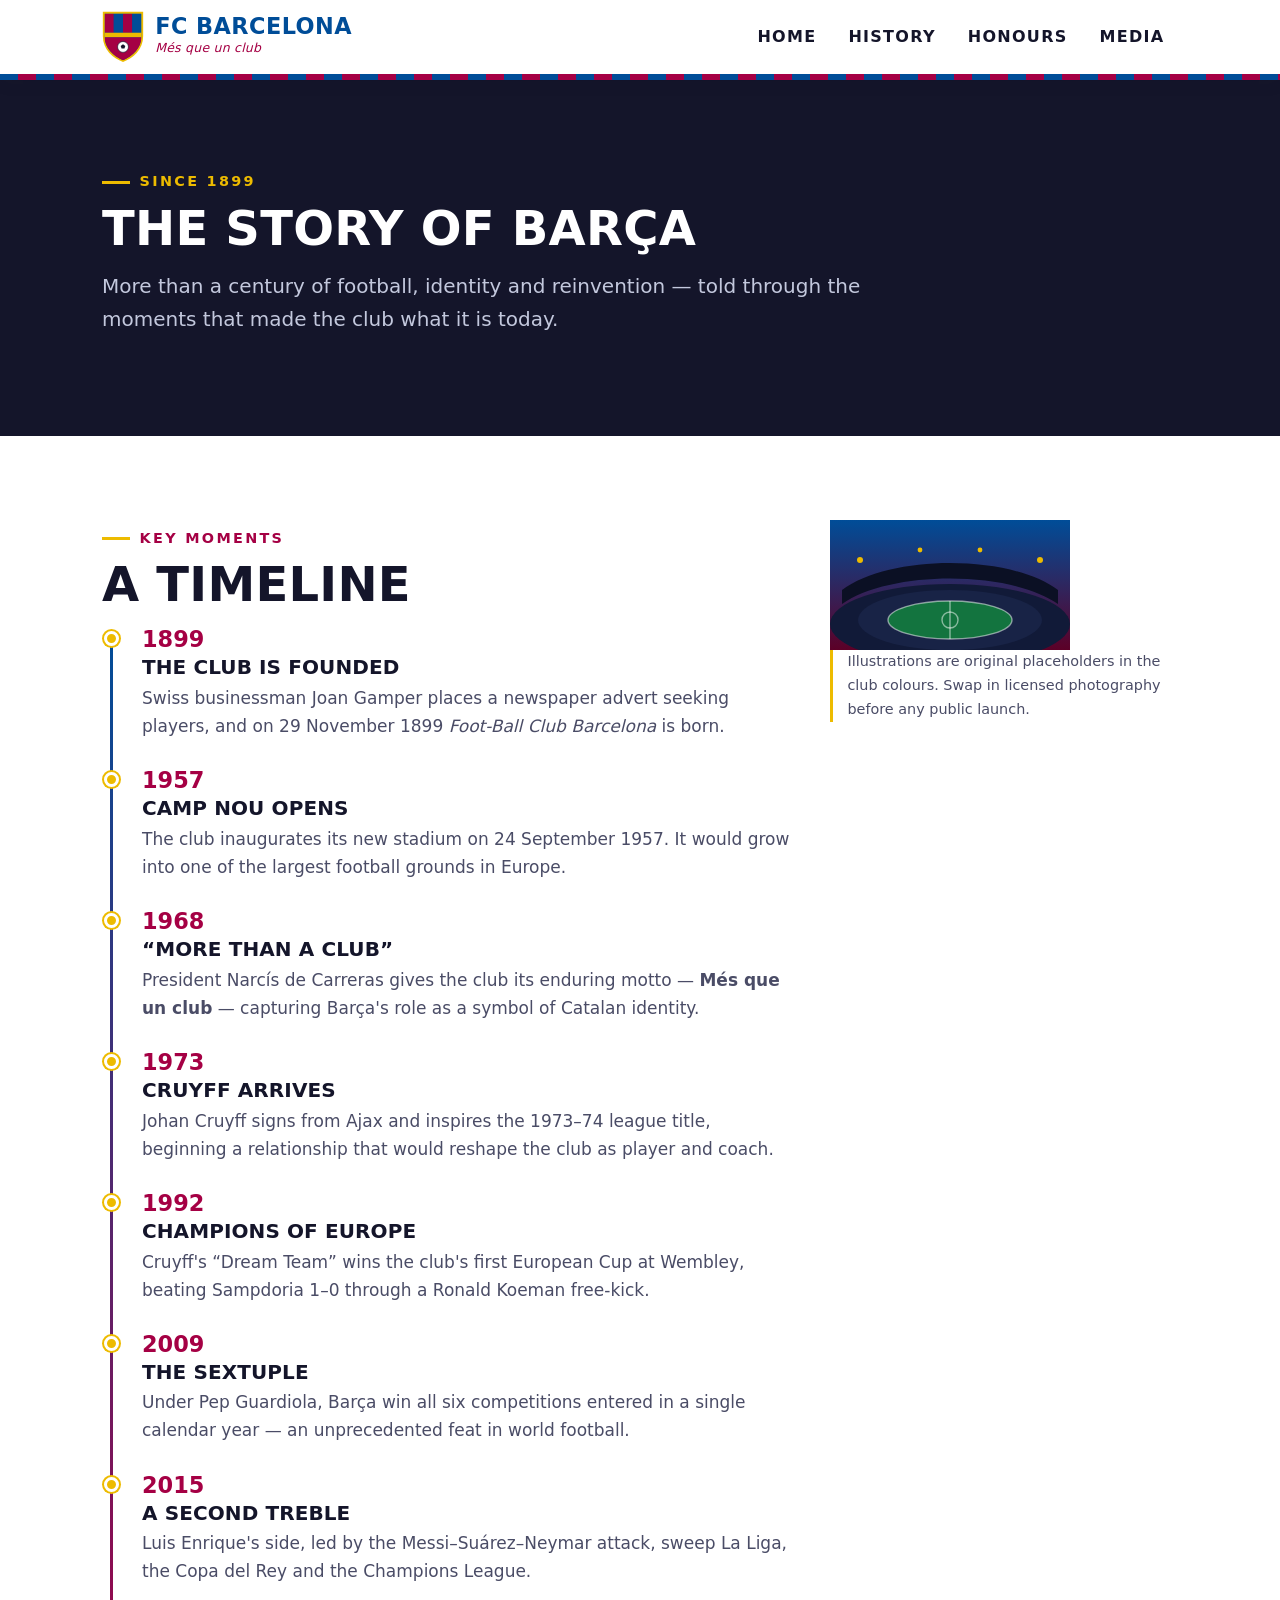
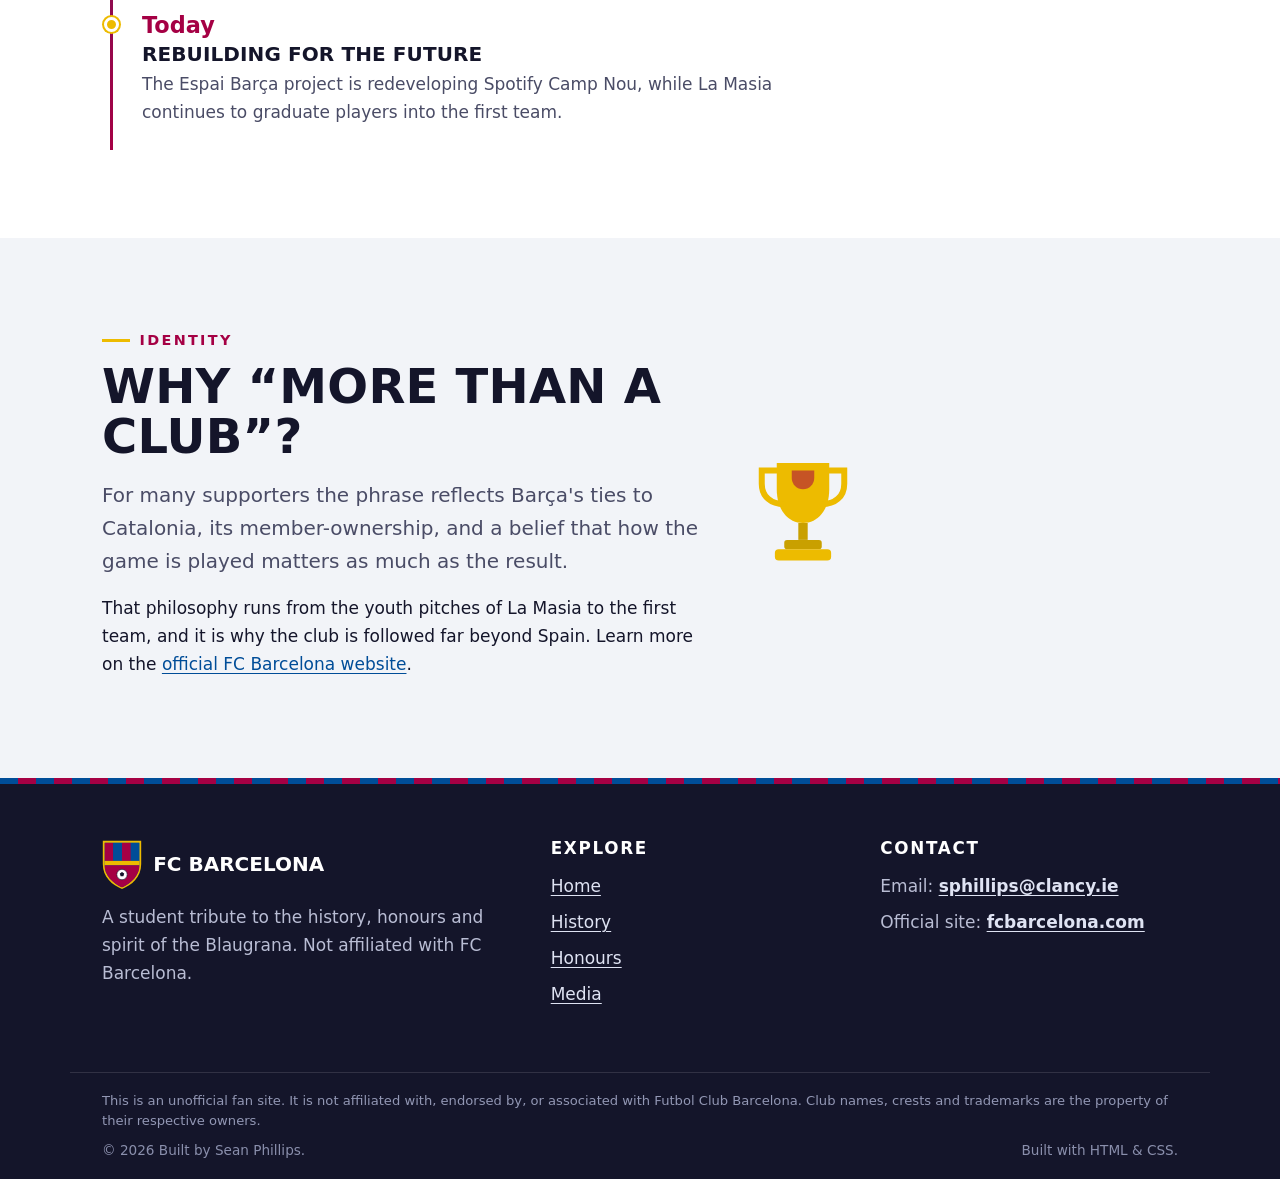
==== history.html @ 12bff45b "add the history page with a timeline of the club's milestones" ====
<!DOCTYPE html>
<html lang="en">
<head>
  <meta charset="utf-8">
  <meta name="viewport" content="width=device-width, initial-scale=1">
  <title>History — FC Barcelona</title>
  <link rel="stylesheet" href="css/styles.css">
</head>
<body>

  <!-- same header and nav on each page, the menu is css only -->
  <header class="masthead">
    <div class="container masthead-inner">
      <a class="brand" href="index.html">
        <img class="brand-crest" src="images/crest.svg" alt="FC Barcelona crest" width="42" height="51">
        <span class="brand-text">
          <span class="brand-name">FC Barcelona</span>
          <span class="brand-motto">Més que un club</span>
        </span>
      </a>

      <input class="nav-checkbox" type="checkbox" id="nav-toggle" aria-label="Toggle main menu">
      <label class="nav-burger" for="nav-toggle">
        <span class="nav-burger-box" aria-hidden="true"></span>
        <span>Menu</span>
      </label>

      <nav class="mainnav" aria-label="Primary">
        <ul class="nav-menu">
          <li><a class="nav-link" href="index.html">Home</a></li>
          <li><a class="nav-link" href="history.html">History</a></li>
          <li><a class="nav-link" href="honours.html">Honours</a></li>
          <li><a class="nav-link" href="media.html">Media</a></li>
        </ul>
      </nav>
    </div>
    <div class="stripe-bar" aria-hidden="true"></div>
  </header>

  <main id="main">

    <!-- Page header -->
    <section class="section section--ink">
      <div class="container">
        <p class="eyebrow eyebrow--light">Since 1899</p>
        <h1 class="section-title">The story of Barça</h1>
        <p class="lead">More than a century of football, identity and reinvention — told through the moments that made the club what it is today.</p>
      </div>
    </section>

    <!-- timeline is an ordered list since the events are in date order, the line and dots are drawn in CSS -->
    <section class="section">
      <div class="container">
        <div class="split split--8-4">
          <div>
            <p class="eyebrow">Key moments</p>
            <h2 class="section-title">A timeline</h2>
            <ol class="timeline">
              <li>
                <span class="year">1899</span>
                <h3>The club is founded</h3>
                <p>Swiss businessman Joan Gamper places a newspaper advert seeking players, and on 29 November 1899 <em>Foot-Ball Club Barcelona</em> is born.</p>
              </li>
              <li>
                <span class="year">1957</span>
                <h3>Camp Nou opens</h3>
                <p>The club inaugurates its new stadium on 24 September 1957. It would grow into one of the largest football grounds in Europe.</p>
              </li>
              <li>
                <span class="year">1968</span>
                <h3>“More than a club”</h3>
                <p>President Narcís de Carreras gives the club its enduring motto — <strong>Més que un club</strong> — capturing Barça's role as a symbol of Catalan identity.</p>
              </li>
              <li>
                <span class="year">1973</span>
                <h3>Cruyff arrives</h3>
                <p>Johan Cruyff signs from Ajax and inspires the 1973–74 league title, beginning a relationship that would reshape the club as player and coach.</p>
              </li>
              <li>
                <span class="year">1992</span>
                <h3>Champions of Europe</h3>
                <p>Cruyff's “Dream Team” wins the club's first European Cup at Wembley, beating Sampdoria 1–0 through a Ronald Koeman free-kick.</p>
              </li>
              <li>
                <span class="year">2009</span>
                <h3>The sextuple</h3>
                <p>Under Pep Guardiola, Barça win all six competitions entered in a single calendar year — an unprecedented feat in world football.</p>
              </li>
              <li>
                <span class="year">2015</span>
                <h3>A second treble</h3>
                <p>Luis Enrique's side, led by the Messi–Suárez–Neymar attack, sweep La Liga, the Copa del Rey and the Champions League.</p>
              </li>
              <li>
                <span class="year">Today</span>
                <h3>Rebuilding for the future</h3>
                <p>The Espai Barça project is redeveloping Spotify Camp Nou, while La Masia continues to graduate players into the first team.</p>
              </li>
            </ol>
          </div>
          <div>
            <img src="images/stadium.svg" alt="Stylised illustration of Barça's stadium" width="240" height="130">
            <p class="media-note">Illustrations are original placeholders in the club colours. Swap in licensed photography before any public launch.</p>
          </div>
        </div>
      </div>
    </section>

    <!-- Culture -->
    <section class="section section--mist">
      <div class="container">
        <div class="split split--7-5 split--center">
          <div>
            <p class="eyebrow">Identity</p>
            <h2 class="section-title">Why “more than a club”?</h2>
            <p class="lead">For many supporters the phrase reflects Barça's ties to Catalonia, its member-ownership, and a belief that how the game is played matters as much as the result.</p>
            <p>That philosophy runs from the youth pitches of La Masia to the first team, and it is why the club is followed far beyond Spain. Learn more on the <a href="https://www.fcbarcelona.com" target="_blank" rel="noopener noreferrer">official FC Barcelona website</a>.</p>
          </div>
          <div>
            <img src="images/trophy.svg" alt="Gold trophy representing the club's silverware" width="120" height="120">
          </div>
        </div>
      </div>
    </section>

  </main>

  <footer class="site-footer">
    <div class="stripe-bar" aria-hidden="true"></div>
    <div class="container">
      <div class="footer-grid footer">
        <div>
          <div class="footer-brand">
            <img src="images/crest.svg" alt="" width="40" height="49">
            <span>FC Barcelona</span>
          </div>
          <p>A student tribute to the history, honours and spirit of the Blaugrana. Not affiliated with FC Barcelona.</p>
        </div>
        <nav aria-label="Footer">
          <h2>Explore</h2>
          <ul>
            <li><a href="index.html">Home</a></li>
            <li><a href="history.html">History</a></li>
            <li><a href="honours.html">Honours</a></li>
            <li><a href="media.html">Media</a></li>
          </ul>
        </nav>
        <div class="footer-contact">
          <h2>Contact</h2>
          <ul>
            <li>Email: <a href="mailto:sphillips@clancy.ie?subject=Blaugrana%20Hub%20enquiry">sphillips@clancy.ie</a></li>
            <li>Official site: <a href="https://www.fcbarcelona.com" target="_blank" rel="noopener noreferrer">fcbarcelona.com</a></li>
          </ul>
        </div>
      </div>
    </div>
    <div class="footer-bottom container">
      <p class="footer-disclaimer">This is an unofficial fan site. It is not affiliated with, endorsed by, or associated with Futbol Club Barcelona. Club names, crests and trademarks are the property of their respective owners.</p>
      <span>© 2026 Built by Sean Phillips.</span>
      <span>Built with HTML &amp; CSS.</span>
    </div>
  </footer>

</body>
</html>
---- css/styles.css ----
/* Stylesheet for the website
   Mobile first, no JavaScript and no CSS framework. 
   The layout is done with CSS Grid and Flexbox.
   Colours are the club's blue and garnet (blaugrana) with a gold accent.
   Headings use Barlow Condensed and text uses Barlow. */

/* Variables */
:root {
  --blau: #004D98;
  --blau-dark: #003b76;
  --grana: #A50044;
  --grana-dark: #7a0034;
  --or: #EDBB00;          /* gold accent only, too low contrast for text on white */
  --or-deep: #b8880a;
  --ink: #14152A;         /* nearly black with a blue tint, main text colour */
  --ink-soft: #4a4c66;
  --mist: #F2F4F8;        /* light grey-blue section background */
  --line: #e1e6ef;
  --white: #ffffff;

  /* the browser uses the first font it can find, so if Barlow isn't
     installed it drops to the next one - none of these are downloaded */
  --ff-display: "Barlow Condensed", "Arial Narrow", system-ui, sans-serif;
  --ff-body: "Barlow", system-ui, -apple-system, "Segoe UI", Roboto, Helvetica, Arial, sans-serif;

  --radius: 14px;
  --radius-sm: 9px;
  --shadow-sm: 0 4px 14px rgba(20, 21, 42, 0.08);
  --shadow: 0 14px 40px rgba(20, 21, 42, 0.12);
  --ring: 0 0 0 3px rgba(0, 77, 152, 0.35);

  --wrap: 1140px;
  --gutter: clamp(1rem, 4vw, 2rem);
}

/* Base / reset */
*,
*::before,
*::after { box-sizing: border-box; }

html {
  scroll-behavior: smooth;
  scroll-padding-top: 6rem;
  -webkit-text-size-adjust: 100%;   /* stops iOS resizing the text by itself */
}

body {
  margin: 0;
  overflow-x: hidden;               /* stops any accidental sideways scroll on phones */
  font-family: var(--ff-body);
  font-size: 1.0625rem;             /* about 17px, easy to read on a phone */
  line-height: 1.65;
  color: var(--ink);
  background: var(--white);
  -webkit-font-smoothing: antialiased;
}

img,
svg { max-width: 100%; height: auto; display: block; }  /* images shrink to fit their box */

a { color: var(--blau); text-underline-offset: 0.15em; }
a:hover { color: var(--grana); }

h1, h2, h3, h4 {
  font-family: var(--ff-display);
  font-weight: 800;
  line-height: 1.04;
  text-transform: uppercase;
  letter-spacing: 0.005em;
  color: var(--ink);
  margin: 0 0 0.5em;
}

p { margin: 0 0 1rem; }
ul, ol { margin: 0 0 1rem; }

:focus-visible {
  outline: 3px solid var(--blau);
  outline-offset: 2px;
  border-radius: 3px;
}

/* Helpers */
.container,
.wrap {
  width: 100%;
  max-width: var(--wrap);
  margin-inline: auto;
  padding-inline: var(--gutter);
}
.eyebrow {
  display: inline-flex;
  align-items: center;
  gap: 0.6rem;
  font-family: var(--ff-display);
  font-weight: 700;
  text-transform: uppercase;
  letter-spacing: 0.16em;
  font-size: 0.9rem;
  color: var(--grana);
  margin: 0 0 0.6rem;
}
.eyebrow::before {
  content: "";
  width: 28px; height: 3px;
  background: var(--or);
  flex: none;
}
.eyebrow--light { color: var(--or); }

.section { padding-block: clamp(2.75rem, 8vw, 5.25rem); }
.section--mist { background: var(--mist); }
.section--ink { background: var(--ink); color: #dfe2f0; }
.section--ink h1,
.section--ink h2,
.section--ink h3 { color: var(--white); }

.section-title {
  font-size: clamp(1.9rem, 7vw, 3rem);
  margin-bottom: 0.35em;
}
.lead {
  font-size: clamp(1.05rem, 2.6vw, 1.25rem);
  color: var(--ink-soft);
  max-width: 60ch;
}
.section--ink .lead { color: #c3c8dd; }

/* Header and nav */
.masthead {
  position: sticky;
  top: 0;
  z-index: 100;
  background: var(--white);
  box-shadow: var(--shadow-sm);
}
.masthead-inner {
  position: relative;
  display: flex;
  flex-wrap: wrap;
  align-items: center;
  justify-content: space-between;
  gap: 0 0.75rem;
  padding-block: 0.7rem;
}

.brand {
  display: inline-flex;
  align-items: center;
  gap: 0.7rem;
  text-decoration: none;
  color: var(--ink);
}
.brand-crest { width: 42px; height: auto; }
.brand-name {
  display: block;
  font-family: var(--ff-display);
  font-weight: 800;
  text-transform: uppercase;
  letter-spacing: 0.02em;
  font-size: 1.4rem;
  line-height: 1;
  color: var(--blau);
}
.brand-motto {
  display: block;
  font-family: var(--ff-body);
  font-style: italic;
  font-size: 0.78rem;
  letter-spacing: 0.02em;
  color: var(--grana);
  text-transform: none;
}
/* responsive nav done with the checkbox trick so no JavaScript is needed */
.mainnav { width: 100%; order: 3; }
.nav-checkbox {
  position: absolute;
  top: 1rem; right: 1rem;
  width: 1px; height: 1px;
  margin: 0;
  opacity: 0;
}
.nav-burger {
  display: inline-flex;
  align-items: center;
  gap: 0.55rem;
  padding: 0.55rem 0.9rem;
  border: 2px solid var(--line);
  border-radius: 999px;
  font-family: var(--ff-display);
  font-weight: 700;
  text-transform: uppercase;
  letter-spacing: 0.1em;
  font-size: 0.95rem;
  color: var(--blau);
  cursor: pointer;
  user-select: none;
}
.nav-burger-box {
  position: relative;
  width: 22px; height: 2px;
  background: var(--blau);
  transition: background 0.2s ease;
}
.nav-burger-box::before,
.nav-burger-box::after {
  content: "";
  position: absolute;
  left: 0;
  width: 22px; height: 2px;
  background: var(--blau);
  transition: transform 0.2s ease;
}
.nav-burger-box::before { top: -7px; }
.nav-burger-box::after { top: 7px; }

.nav-menu {
  list-style: none;
  display: none;
  flex-direction: column;
  gap: 0.25rem;
  width: 100%;
  margin: 0.6rem 0 0.2rem;
  padding: 0;
}

/* when the checkbox is ticked the menu shows */
.nav-checkbox:checked ~ .mainnav .nav-menu { display: flex; }
/* turn the burger icon into an X when the menu is open */
.nav-checkbox:checked ~ .nav-burger .nav-burger-box { background: transparent; }
.nav-checkbox:checked ~ .nav-burger .nav-burger-box::before { transform: translateY(7px) rotate(45deg); }
.nav-checkbox:checked ~ .nav-burger .nav-burger-box::after { transform: translateY(-7px) rotate(-45deg); }
/* focus ring for keyboard users */
.nav-checkbox:focus-visible ~ .nav-burger { outline: 3px solid var(--blau); outline-offset: 2px; }

.nav-link {
  display: block;
  padding: 0.7rem 0.9rem;
  border-radius: var(--radius-sm);
  font-family: var(--ff-display);
  font-weight: 700;
  text-transform: uppercase;
  letter-spacing: 0.08em;
  font-size: 1.1rem;
  color: var(--ink);
  text-decoration: none;
  transition: background 0.18s ease, color 0.18s ease;
}
.nav-link:hover { background: var(--mist); color: var(--grana); }
.nav-link[aria-current="page"] {
  color: var(--white);
  background: var(--blau);
}

/* blue and garnet stripe bar */
.stripe-bar {
  height: 6px;
  background: repeating-linear-gradient(
    90deg,
    var(--blau) 0 18px,
    var(--grana) 18px 36px
  );
}

/* Buttons */
.button {
  display: inline-flex;
  align-items: center;
  gap: 0.5rem;
  font-family: var(--ff-display);
  font-weight: 700;
  text-transform: uppercase;
  letter-spacing: 0.06em;
  font-size: 1.05rem;
  line-height: 1;
  padding: 0.85rem 1.5rem;
  border-radius: 999px;
  border: 2px solid transparent;
  text-decoration: none;
  cursor: pointer;
  transition: transform 0.18s ease, background-color 0.18s ease,
    color 0.18s ease, border-color 0.18s ease, box-shadow 0.18s ease;
}
.button--primary { background: var(--or); color: var(--ink); }
.button--primary:hover { background: #ffcf1a; color: var(--ink); transform: translateY(-2px); box-shadow: var(--shadow-sm); }
.button--ghost { border-color: rgba(255, 255, 255, 0.55); color: var(--white); }
.button--ghost:hover { border-color: var(--white); background: rgba(255, 255, 255, 0.1); color: var(--white); transform: translateY(-2px); }
.button--grana { background: var(--grana); color: var(--white); }
.button--grana:hover { background: var(--grana-dark); color: var(--white); transform: translateY(-2px); box-shadow: var(--shadow-sm); }

/* Hero */
.hero {
  position: relative;
  color: var(--white);
  background:
    radial-gradient(1100px 480px at 78% -10%, rgba(237, 187, 0, 0.18), transparent 60%),
    linear-gradient(155deg, var(--blau-dark) 0%, var(--blau) 46%, var(--grana) 118%);
  overflow: hidden;
}
.hero::before {                 /* faint stripes behind the hero content */
  content: "";
  position: absolute;
  inset: 0;
  background: repeating-linear-gradient(
    90deg,
    rgba(255, 255, 255, 0.05) 0 2px,
    transparent 2px 46px
  );
  pointer-events: none;
}
.hero-inner {
  position: relative;
  display: grid;
  gap: clamp(1.5rem, 5vw, 3rem);
  padding-block: clamp(2.75rem, 9vw, 5.5rem);
}
.hero h1 {
  color: var(--white);
  font-size: clamp(2.6rem, 12vw, 5.5rem);
  letter-spacing: 0.01em;
  margin-bottom: 0.2em;
}
.hero h1 .accent { color: var(--or); display: block; }
.hero-tag {
  font-family: var(--ff-display);
  text-transform: uppercase;
  letter-spacing: 0.28em;
  font-weight: 600;
  font-size: 0.95rem;
  color: var(--or);
  margin-bottom: 1rem;
}
.hero-lead { color: #e7eaf6; font-size: clamp(1.05rem, 2.6vw, 1.3rem); max-width: 46ch; }
.hero-actions { display: flex; flex-wrap: wrap; gap: 0.8rem; margin-top: 1.6rem; }
.hero-figure {
  border-radius: var(--radius);
  overflow: hidden;
  box-shadow: var(--shadow);
  border: 1px solid rgba(255, 255, 255, 0.15);
}
.hero-figure img { width: 100%; }

/* hero fades and slides in on load */
.rise { opacity: 0; transform: translateY(18px); animation: rise 0.7s ease forwards; }
.rise-2 { animation-delay: 0.12s; }
.rise-3 { animation-delay: 0.24s; }
@keyframes rise { to { opacity: 1; transform: none; } }

.split { display: grid; gap: clamp(1.5rem, 4vw, 2rem); }
.split--center { align-items: center; }
.split--start { align-items: start; }
.cards { display: grid; gap: clamp(1.25rem, 3vw, 1.75rem); }

.feature {
  background: var(--white);
  border: 1px solid var(--line);
  border-radius: var(--radius);
  padding: 1.5rem;
  height: 100%;
  transition: transform 0.2s ease, box-shadow 0.2s ease, border-color 0.2s ease;
}
.feature:hover { transform: translateY(-4px); box-shadow: var(--shadow); border-color: transparent; }
.feature-icon {
  width: 54px; height: 54px;
  display: grid; place-items: center;
  border-radius: 12px;
  background: var(--mist);
  margin-bottom: 1rem;
}
.feature-icon img { width: 32px; height: 32px; }
.feature h3 { font-size: 1.35rem; margin-bottom: 0.35em; }
.feature p { color: var(--ink-soft); margin: 0; }

/* Stat strip */
.stat-row { display: grid; grid-template-columns: 1fr 1fr; gap: clamp(1rem, 3vw, 1.5rem); }
.stat { text-align: center; padding: 0.5rem; }
.stat-num {
  font-family: var(--ff-display);
  font-weight: 800;
  font-size: clamp(2.4rem, 9vw, 3.6rem);
  line-height: 1;
  color: var(--or);
}
.stat-label {
  display: block;
  font-family: var(--ff-display);
  text-transform: uppercase;
  letter-spacing: 0.12em;
  font-size: 0.85rem;
  color: #c3c8dd;
  margin-top: 0.4rem;
}
/* Motto band */
.motto {
  text-align: center;
  background: var(--grana);
  color: var(--white);
  position: relative;
}
.motto-quote {
  font-family: var(--ff-display);
  font-weight: 800;
  text-transform: uppercase;
  font-size: clamp(1.8rem, 7vw, 3.4rem);
  line-height: 1.05;
  margin: 0 0 0.3rem;
}
.motto-sub { color: rgba(255, 255, 255, 0.85); margin: 0; letter-spacing: 0.02em; }

/* Footer */
.site-footer { background: var(--ink); color: #b9bdd4; }
.site-footer a { color: #dfe3f3; }
.site-footer a:hover { color: var(--or); }
.footer-grid { display: grid; gap: 2rem; padding-block: clamp(2.5rem, 7vw, 3.5rem); }
.footer-brand { display: flex; align-items: center; gap: 0.7rem; margin-bottom: 0.9rem; }
.footer-brand img { width: 40px; }
.footer-brand span {
  font-family: var(--ff-display);
  font-weight: 800;
  text-transform: uppercase;
  font-size: 1.25rem;
  color: var(--white);
}
.footer h2 {
  font-size: 1.05rem;
  letter-spacing: 0.1em;
  color: var(--white);
  margin-bottom: 0.9rem;
}
.footer ul { list-style: none; margin: 0; padding: 0; }
.footer li { margin-bottom: 0.5rem; }
.footer-contact a { font-weight: 600; }
.footer-bottom {
  border-top: 1px solid rgba(255, 255, 255, 0.12);
  padding-block: 1.1rem;
  font-size: 0.85rem;
  color: #8a8fac;
  display: flex;
  flex-wrap: wrap;
  gap: 0.5rem 1.25rem;
  justify-content: space-between;
}
.footer-disclaimer {
  flex-basis: 100%;
  margin: 0;
  font-size: 0.82rem;
  line-height: 1.55;
  color: #9297b4;
}

/* Timeline (history page) */
.timeline { list-style: none; margin: 0; padding: 0; position: relative; }
.timeline::before {
  content: "";
  position: absolute;
  left: 8px; top: 4px; bottom: 4px;
  width: 3px;
  background: linear-gradient(var(--blau), var(--grana));
}
.timeline li { position: relative; padding: 0 0 1.75rem 2.5rem; }
.timeline li::before {
  content: "";
  position: absolute;
  left: 2px; top: 4px;
  width: 15px; height: 15px;
  border-radius: 50%;
  background: var(--or);
  border: 3px solid var(--white);
  box-shadow: 0 0 0 2px var(--or);
}
.timeline .year {
  font-family: var(--ff-display);
  font-weight: 800;
  font-size: 1.4rem;
  color: var(--grana);
  line-height: 1;
}
.timeline h3 { margin: 0.15rem 0 0.35rem; font-size: 1.25rem; }
.timeline p { color: var(--ink-soft); margin: 0; }

.media-note {
  font-size: 0.9rem;
  color: var(--ink-soft);
  border-left: 3px solid var(--or);
  padding-left: 0.9rem;
}

/* Responsive breakpoints (mobile first)   */
/* 600px and up: cards go two across */
@media (min-width: 600px) {
  .cards { grid-template-columns: repeat(2, 1fr); }
  .footer-grid { grid-template-columns: 1.4fr 1fr 1fr; }
}

/* 768px and up: hero becomes two columns */
@media (min-width: 768px) {
  .hero-inner { grid-template-columns: 1.05fr 0.95fr; align-items: center; }
  .stat-row { grid-template-columns: repeat(4, 1fr); }
}

/* 992px and up: full nav bar across the top; burger hidden on desktop wide view; burger menu shows when window is narrowed*/
@media (min-width: 992px) {
  .cards { grid-template-columns: repeat(3, 1fr); }
  .split--7-5 { grid-template-columns: 7fr 5fr; }
    .split--8-4 { grid-template-columns: 8fr 4fr; }
  .masthead-inner { flex-wrap: nowrap; }
  .nav-burger,
  .nav-checkbox { display: none; }
  .mainnav { width: auto; order: 0; }
  .nav-checkbox:checked ~ .mainnav .nav-menu,
  .nav-menu {
    display: flex;
    flex-direction: row;
    width: auto;
    margin: 0;
    gap: 0.3rem;
  }
  .nav-link { font-size: 1rem; padding: 0.55rem 0.85rem; }
}
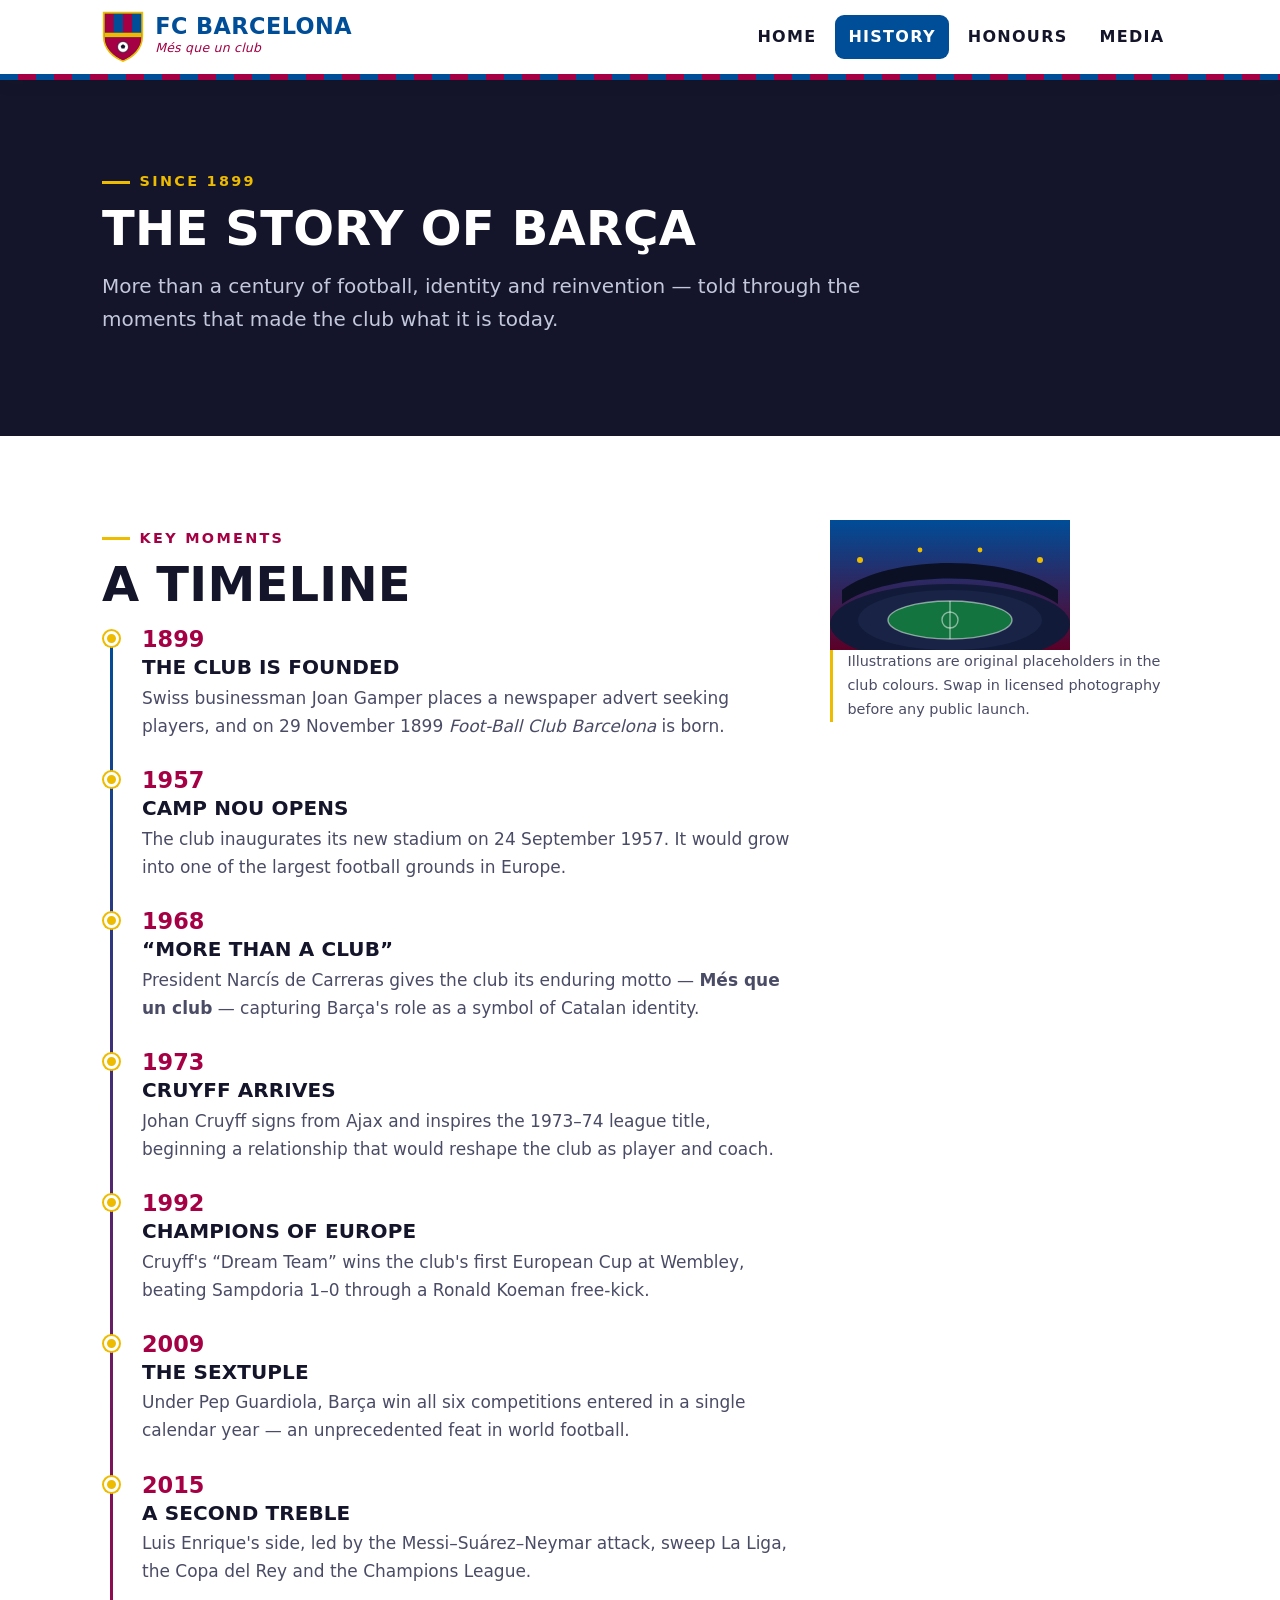
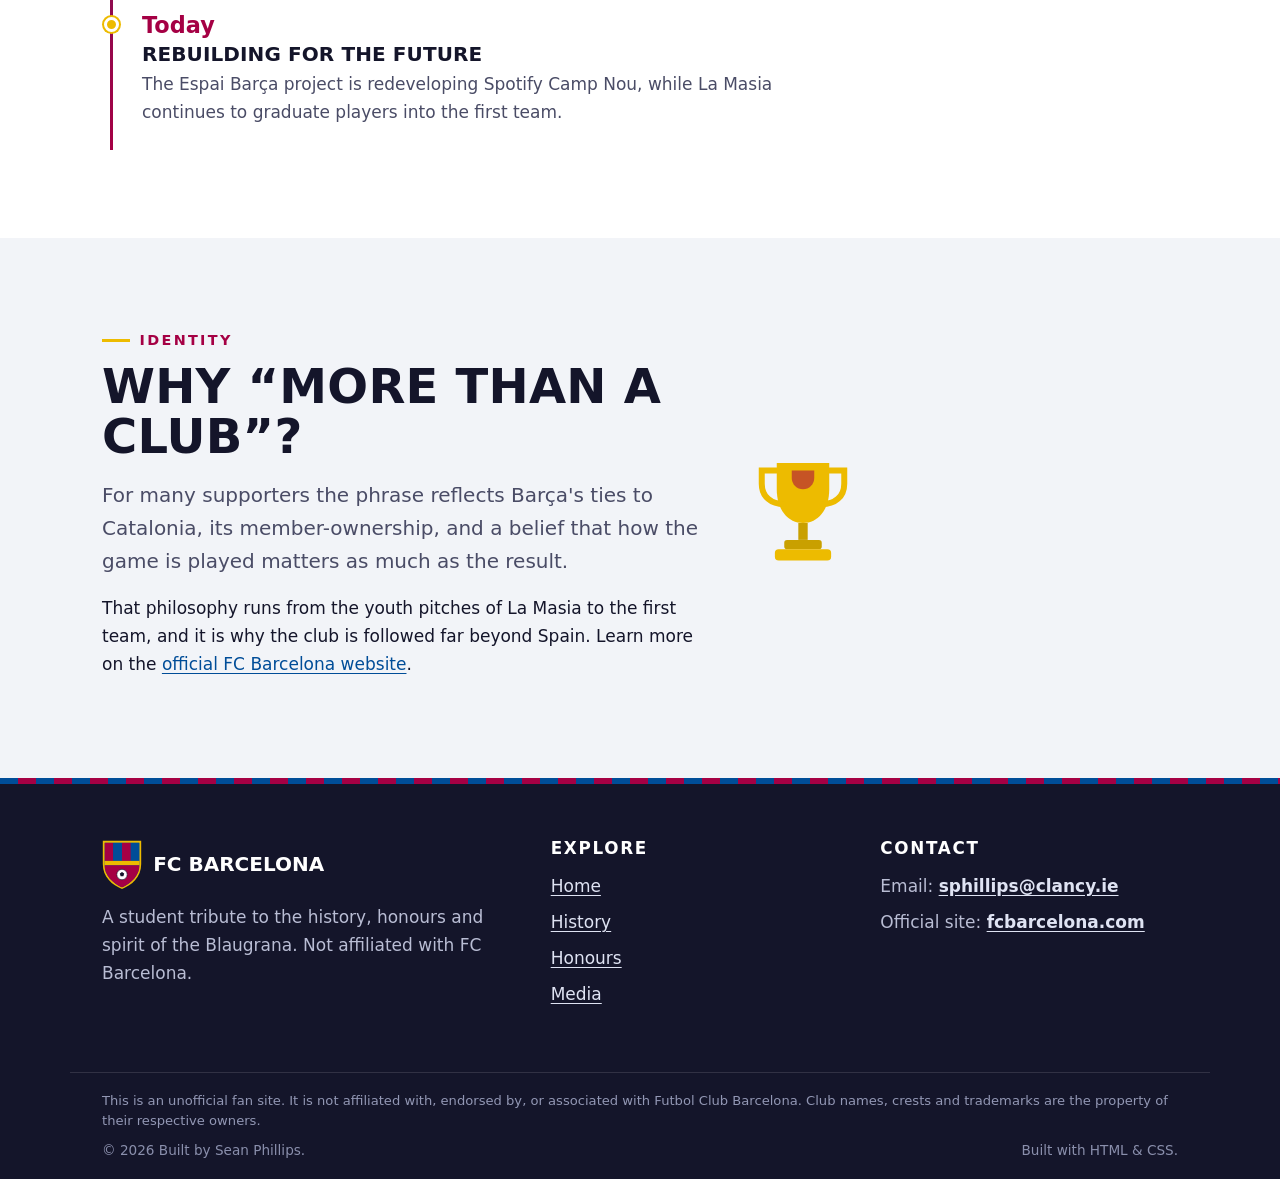
==== commit 0910227d: "mark the current page in the nav with aria-current (all four pages)" ====
--- a/history.html
+++ b/history.html
@@ -7,6 +7,7 @@
   <link rel="stylesheet" href="css/styles.css">
 </head>
 <body>
+<a class="skip-link" href="#main">Skip to content</a>
 
   <!-- same header and nav on each page, the menu is css only -->
   <header class="masthead">
@@ -28,7 +29,7 @@
       <nav class="mainnav" aria-label="Primary">
         <ul class="nav-menu">
           <li><a class="nav-link" href="index.html">Home</a></li>
-          <li><a class="nav-link" href="history.html">History</a></li>
+          <li><a class="nav-link" href="history.html" aria-current="page">History</a></li>
           <li><a class="nav-link" href="honours.html">Honours</a></li>
           <li><a class="nav-link" href="media.html">Media</a></li>
         </ul>
--- a/css/styles.css
+++ b/css/styles.css
@@ -88,6 +88,30 @@
   margin-inline: auto;
   padding-inline: var(--gutter);
 }
+
+.visually-hidden {
+  position: absolute !important;
+  width: 1px; height: 1px;
+  margin: -1px; padding: 0; border: 0;
+  clip: rect(0 0 0 0);
+  clip-path: inset(50%);
+  overflow: hidden; white-space: nowrap;
+}
+
+.skip-link {
+  position: absolute;
+  left: 0.5rem;
+  top: -3.5rem;
+  z-index: 200;
+  background: var(--ink);
+  color: var(--white);
+  padding: 0.6rem 1rem;
+  border-radius: var(--radius-sm);
+  text-decoration: none;
+  transition: top 0.2s ease;
+}
+.skip-link:focus { top: 0.5rem; color: var(--white); }
+
 .eyebrow {
   display: inline-flex;
   align-items: center;
@@ -478,6 +502,21 @@
 .timeline h3 { margin: 0.15rem 0 0.35rem; font-size: 1.25rem; }
 .timeline p { color: var(--ink-soft); margin: 0; }
 
+/* Video (bonus feature) */
+.video-frame {
+  border-radius: var(--radius);
+  overflow: hidden;
+  box-shadow: var(--shadow);
+  border: 4px solid var(--white);
+  background: #000;
+}
+/* keeps the video at 16:9 no matter how wide the screen is */
+.video-frame.ratio-fallback { position: relative; aspect-ratio: 16 / 9; }
+.video-frame.ratio-fallback iframe {
+  position: absolute; inset: 0;
+  width: 100%; height: 100%; border: 0;
+}
+
 .media-note {
   font-size: 0.9rem;
   color: var(--ink-soft);
@@ -485,7 +524,67 @@
   padding-left: 0.9rem;
 }
 
-/* Responsive breakpoints (mobile first)   */
+/* Tables (honours page) */
+.table-card {
+  background: var(--white);
+  border: 1px solid var(--line);
+  border-radius: var(--radius);
+  box-shadow: var(--shadow-sm);
+  overflow: hidden;
+}
+.table-scroll { overflow-x: auto; -webkit-overflow-scrolling: touch; }  /* the table scrolls inside the card, not the page */
+
+table.data {
+  width: 100%;
+  min-width: 560px;               /* forces the sideways scroll on small screens */
+  border-collapse: collapse;
+  font-variant-numeric: tabular-nums;
+}
+table.data caption {
+  caption-side: top;
+  text-align: left;
+  padding: 1rem 1.25rem;
+  font-family: var(--ff-display);
+  text-transform: uppercase;
+  letter-spacing: 0.06em;
+  font-weight: 700;
+  color: var(--ink-soft);
+  font-size: 0.9rem;
+}
+table.data thead th {
+  background: var(--blau);
+  color: var(--white);
+  font-family: var(--ff-display);
+  text-transform: uppercase;
+  letter-spacing: 0.06em;
+  font-weight: 700;
+  text-align: left;
+  padding: 0.8rem 1rem;
+  white-space: nowrap;
+}
+table.data tbody th,
+table.data tbody td {
+  padding: 0.8rem 1rem;
+  border-top: 1px solid var(--line);
+  text-align: left;
+}
+table.data tbody th { font-weight: 600; }
+table.data tbody tr:nth-child(odd) { background: var(--mist); }
+table.data tbody tr:hover { background: rgba(0, 77, 152, 0.08); }
+table.data .num { text-align: right; font-weight: 600; }
+table.data .win { color: var(--blau); font-weight: 700; }
+table.data .loss { color: var(--grana); font-weight: 700; }
+table.data tfoot td {
+  padding: 0.8rem 1rem;
+  border-top: 2px solid var(--blau);
+  font-family: var(--ff-display);
+  text-transform: uppercase;
+  letter-spacing: 0.04em;
+  font-weight: 700;
+}
+
+/* Responsive breakpoints (mobile first) */
+
 /* 600px and up: cards go two across */
 @media (min-width: 600px) {
   .cards { grid-template-columns: repeat(2, 1fr); }
@@ -496,13 +595,15 @@
 @media (min-width: 768px) {
   .hero-inner { grid-template-columns: 1.05fr 0.95fr; align-items: center; }
   .stat-row { grid-template-columns: repeat(4, 1fr); }
+  table.data { min-width: 0; }         /* enough room now, no scroll needed */
 }
 
 /* 992px and up: full nav bar across the top; burger hidden on desktop wide view; burger menu shows when window is narrowed*/
 @media (min-width: 992px) {
   .cards { grid-template-columns: repeat(3, 1fr); }
   .split--7-5 { grid-template-columns: 7fr 5fr; }
-    .split--8-4 { grid-template-columns: 8fr 4fr; }
+  .split--8-4 { grid-template-columns: 8fr 4fr; }
+  .split--4-8 { grid-template-columns: 4fr 8fr; }
   .masthead-inner { flex-wrap: nowrap; }
   .nav-burger,
   .nav-checkbox { display: none; }
